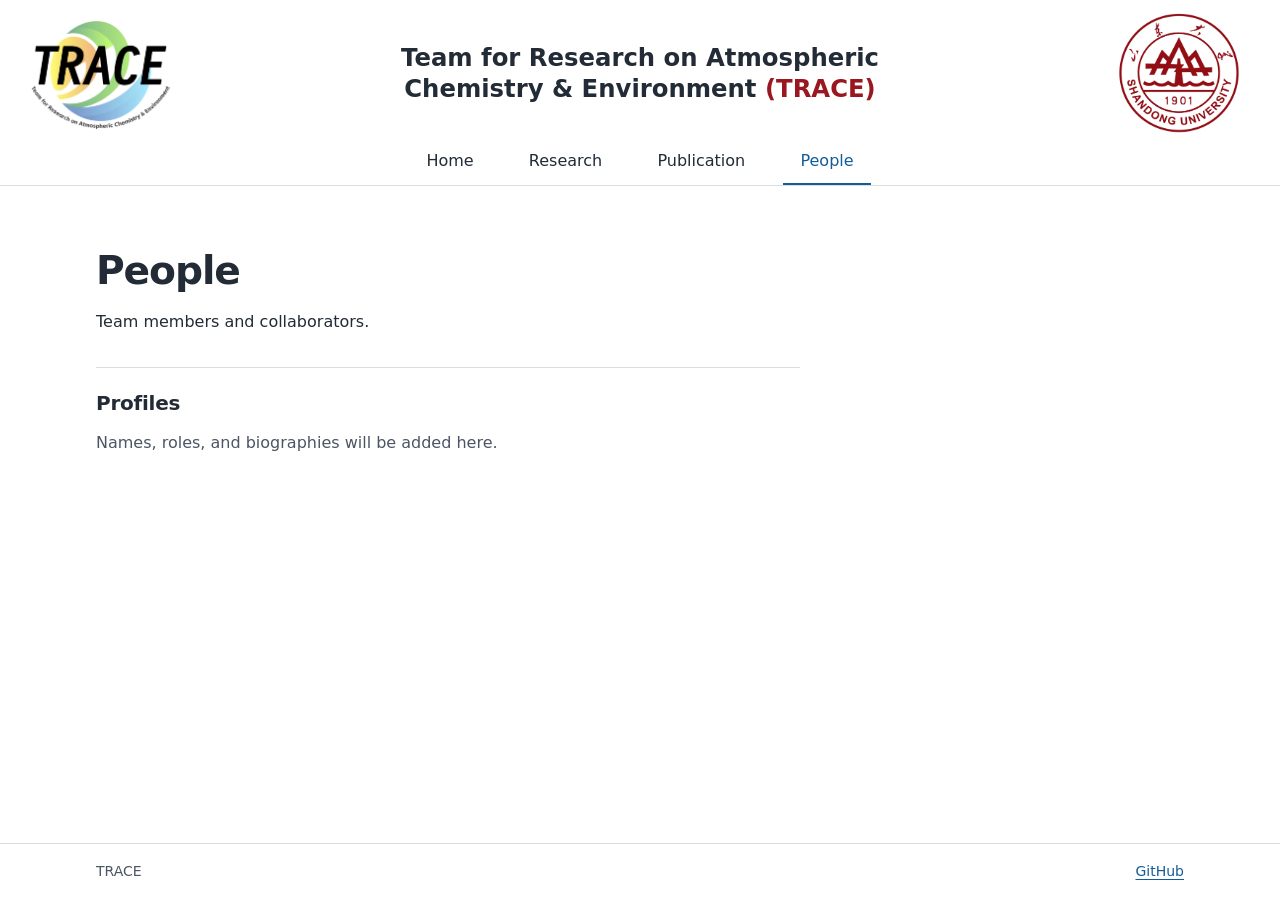
==== people/index.html @ f1810bac "Widen the TRACE masthead and emphasize the acronym" ====
<!doctype html>
<html lang="en">
<head>
  <meta charset="utf-8">
  <meta name="viewport" content="width=device-width, initial-scale=1">
  <meta name="description" content="Team members and collaborators at TRACE.">
  <title>People | TRACE</title>
  <link rel="stylesheet" href="../assets/site.css?v=7">
</head>
<body>
  <a class="skip-link" href="#main">Skip to content</a>
  <header class="site-header">
    <div class="wrap masthead">
      <a class="brand" href="../">
        <img src="../assets/LOGO.png" alt="TRACE" width="1226" height="997">
      </a>
      <p class="brand-name">Team for Research on Atmospheric Chemistry &amp; Environment <span class="brand-acronym">(TRACE)</span></p>
      <img class="university-logo" src="../assets/SDULOGO.jpg" alt="Shandong University" width="1432" height="1386">
    </div>
    <nav class="wrap site-nav" aria-label="Main navigation">
      <a href="../">Home</a>
      <a href="../research/">Research</a>
      <a href="../publication/">Publication</a>
      <a href="./" aria-current="page">People</a>
    </nav>
  </header>

  <main id="main" class="wrap">
    <header class="page-intro">
      <h1>People</h1>
      <p>Team members and collaborators.</p>
    </header>
    <section class="content-section" aria-labelledby="profiles-title">
      <h2 id="profiles-title">Profiles</h2>
      <p>Names, roles, and biographies will be added here.</p>
    </section>
  </main>

  <footer class="site-footer">
    <div class="wrap footer-inner"><span>TRACE</span><a href="https://github.com/Trace-sdu/trace-sdu.github.io">GitHub</a></div>
  </footer>
</body>
</html>
---- assets/site.css ----
:root {
  color-scheme: light;
  --background: #fff;
  background-color: var(--background);
  --ink: #222b36;
  --muted: #4b5563;
  --link: #145c97;
  --rule: #d8dde2;
  --page-width: 68rem;
}

*, *::before, *::after { box-sizing: border-box; }

body {
  display: grid;
  grid-template-rows: auto 1fr auto;
  min-height: 100vh;
  min-height: 100svh;
  margin: 0;
  background-color: var(--background);
  color: var(--ink);
  font: 1rem/1.7 system-ui, sans-serif;
}

a { color: var(--link); text-underline-offset: .18em; }
a:hover { text-decoration-thickness: 2px; }
a:focus-visible { outline: 2px solid var(--link); outline-offset: 4px; }

.wrap { width: min(calc(100% - 3rem), var(--page-width)); margin-inline: auto; }

.skip-link {
  position: fixed;
  z-index: 1;
  top: .5rem;
  left: .5rem;
  padding: .5rem .75rem;
  background-color: var(--background);
  transform: translateY(-200%);
}
.skip-link:focus { transform: none; }

.visually-hidden {
  position: absolute;
  width: 1px;
  height: 1px;
  overflow: hidden;
  clip-path: inset(50%);
  white-space: nowrap;
}

.site-header { border-bottom: 1px solid var(--rule); }

.masthead {
  --emblem-width: clamp(3.75rem, 12vw, 9.5rem);
  width: min(calc(100% - 3rem), 86rem);
  display: grid;
  grid-template-columns: var(--emblem-width) minmax(0, 1fr) var(--emblem-width);
  align-items: center;
  gap: clamp(.625rem, 2.3vw, 2.5rem);
  padding-block: .7rem .15rem;
}

.brand { display: block; }

.brand img, .university-logo {
  display: block;
  width: 100%;
  height: auto;
}
.university-logo { width: 85%; justify-self: center; }

.brand-name {
  margin: 0;
  font-size: clamp(1rem, 1.9vw, 1.75rem);
  font-weight: 700;
  line-height: 1.25;
  text-align: center;
  text-wrap: balance;
}

.brand-acronym { color: #9a171f; white-space: nowrap; }

.site-nav {
  display: flex;
  flex-wrap: wrap;
  justify-content: center;
  gap: 0 clamp(.125rem, 2vw, 1.25rem);
}
.site-nav a {
  padding: .55rem clamp(.4rem, 1.5vw, 1.1rem);
  border-bottom: 2px solid transparent;
  color: var(--ink);
  text-decoration: none;
}
.site-nav a:hover, .site-nav a[aria-current="page"] {
  border-bottom-color: currentColor;
  color: var(--link);
}

main { padding-block: clamp(2.25rem, 5vw, 3.75rem) clamp(3.5rem, 8vw, 6rem); }
h1, h2 { margin: 0; line-height: 1.25; }
h1 { font-size: clamp(1.85rem, 4vw, 2.45rem); letter-spacing: -.028em; }
h2 { font-size: 1.25rem; font-weight: 700; letter-spacing: -.012em; }
p { max-width: 68ch; margin: .8rem 0 0; }

.home-layout {
  display: grid;
  grid-template-columns: minmax(0, 1fr) minmax(12rem, 15.5rem);
  grid-template-areas: "topics index";
  gap: 2rem clamp(2rem, 5vw, 4rem);
  align-content: start;
  align-items: start;
}

.research-topics { grid-area: topics; }

.research-topic { scroll-margin-top: 1.5rem; }
.research-topic + .research-topic {
  margin-top: 2rem;
  padding-top: 1.75rem;
  border-top: 1px solid var(--rule);
}
.research-topic h2 { font-size: clamp(1.25rem, 2.5vw, 1.625rem); }
.research-topic p { max-width: 44rem; }
.research-topic:target h2 { color: var(--link); }

.topic-nav {
  grid-area: index;
  position: sticky;
  top: 1.5rem;
  font-size: .9375rem;
}
.topic-nav p { margin: 0 0 .5rem; font-weight: 700; }
.topic-nav ul { margin: 0; padding: 0; list-style: none; }
.topic-nav a {
  display: block;
  padding: .45rem .75rem;
  border-inline-start: 2px solid var(--rule);
  color: var(--muted);
  line-height: 1.5;
  text-decoration: none;
}
.topic-nav a:hover { color: var(--link); text-decoration: underline; }
.topic-nav a[aria-current="location"] {
  border-inline-start-color: var(--link);
  color: var(--link);
  font-weight: 650;
}

.content-section {
  max-width: 44rem;
  margin-top: 2rem;
  padding-top: 1.4rem;
  border-top: 1px solid var(--rule);
}

.content-section p { color: var(--muted); }

.site-footer { border-top: 1px solid var(--rule); }

.footer-inner {
  display: flex;
  flex-wrap: wrap;
  justify-content: space-between;
  align-items: center;
  gap: .5rem 1rem;
  padding-block: 1rem;
  color: var(--muted);
  font-size: .875rem;
}

@media (max-width: 45rem) {
  .wrap { width: calc(100% - 2rem); }
  .site-nav a { font-size: .875rem; }
  .home-layout {
    grid-template-columns: minmax(0, 1fr);
    grid-template-areas: "index" "topics";
  }
  .topic-nav { position: static; }
}
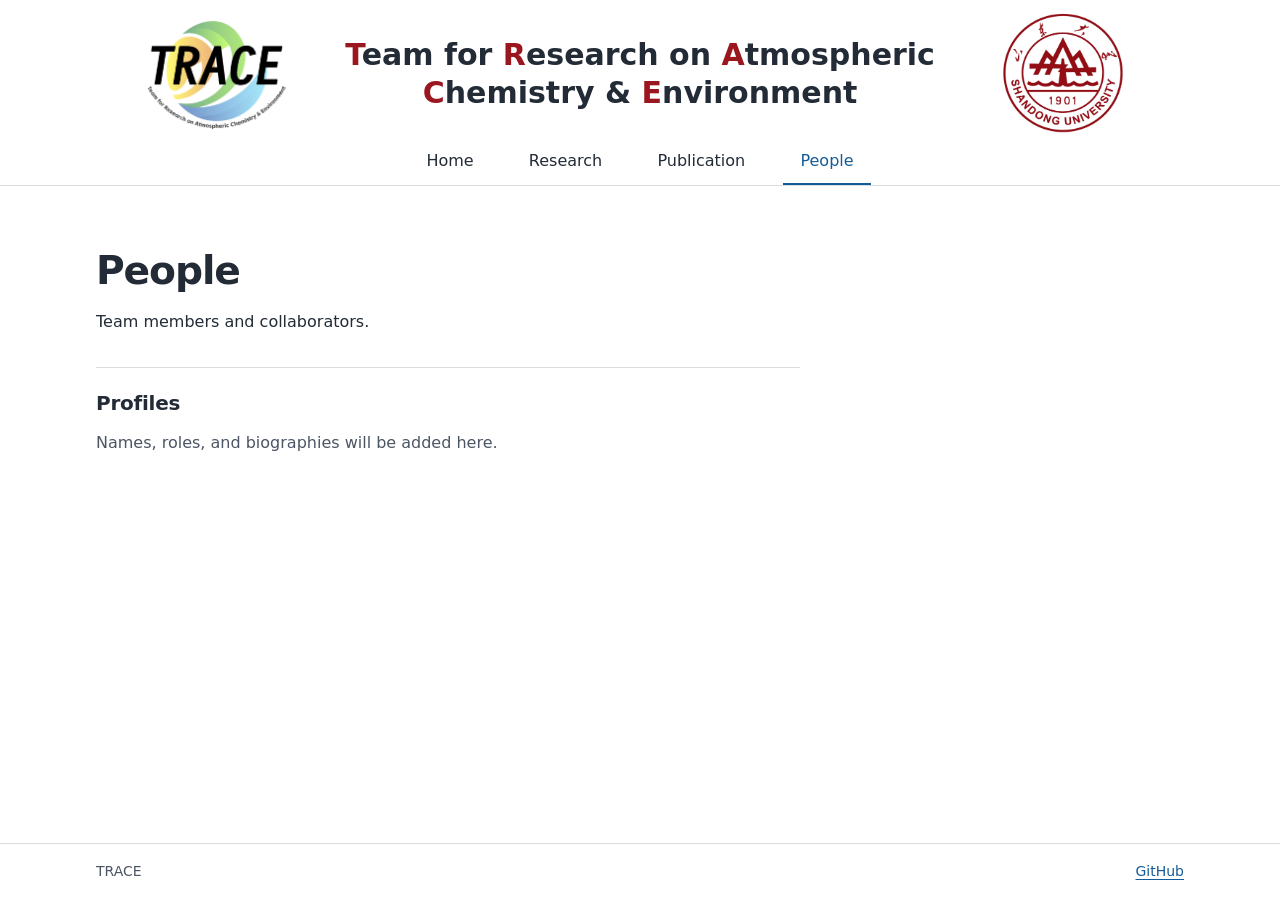
==== commit 525b120d: "Highlight TRACE initials in the compact centered masthead" ====
--- a/people/index.html
+++ b/people/index.html
@@ -5,7 +5,7 @@
   <meta name="viewport" content="width=device-width, initial-scale=1">
   <meta name="description" content="Team members and collaborators at TRACE.">
   <title>People | TRACE</title>
-  <link rel="stylesheet" href="../assets/site.css?v=7">
+  <link rel="stylesheet" href="../assets/site.css?v=8">
 </head>
 <body>
   <a class="skip-link" href="#main">Skip to content</a>
@@ -14,7 +14,10 @@
       <a class="brand" href="../">
         <img src="../assets/LOGO.png" alt="TRACE" width="1226" height="997">
       </a>
-      <p class="brand-name">Team for Research on Atmospheric Chemistry &amp; Environment <span class="brand-acronym">(TRACE)</span></p>
+      <p class="brand-name">
+        <span class="brand-name-line"><span class="brand-initial">T</span>eam for <span class="brand-initial">R</span>esearch on <span class="brand-initial">A</span>tmospheric</span>
+        <span class="brand-name-line"><span class="brand-initial">C</span>hemistry &amp; <span class="brand-initial">E</span>nvironment</span>
+      </p>
       <img class="university-logo" src="../assets/SDULOGO.jpg" alt="Shandong University" width="1432" height="1386">
     </div>
     <nav class="wrap site-nav" aria-label="Main navigation">
--- a/assets/site.css
+++ b/assets/site.css
@@ -52,11 +52,11 @@
 
 .masthead {
   --emblem-width: clamp(3.75rem, 12vw, 9.5rem);
-  width: min(calc(100% - 3rem), 86rem);
+  width: min(calc(100% - 3rem), 62.5rem);
   display: grid;
   grid-template-columns: var(--emblem-width) minmax(0, 1fr) var(--emblem-width);
   align-items: center;
-  gap: clamp(.625rem, 2.3vw, 2.5rem);
+  gap: clamp(.5rem, 3vw, 2.25rem);
   padding-block: .7rem .15rem;
 }
 
@@ -71,14 +71,15 @@
 
 .brand-name {
   margin: 0;
-  font-size: clamp(1rem, 1.9vw, 1.75rem);
+  font-size: clamp(1rem, 2.5vw, 1.875rem);
   font-weight: 700;
   line-height: 1.25;
   text-align: center;
   text-wrap: balance;
 }
 
-.brand-acronym { color: #9a171f; white-space: nowrap; }
+.brand-name-line { display: block; }
+.brand-initial { color: #9a171f; }
 
 .site-nav {
   display: flex;
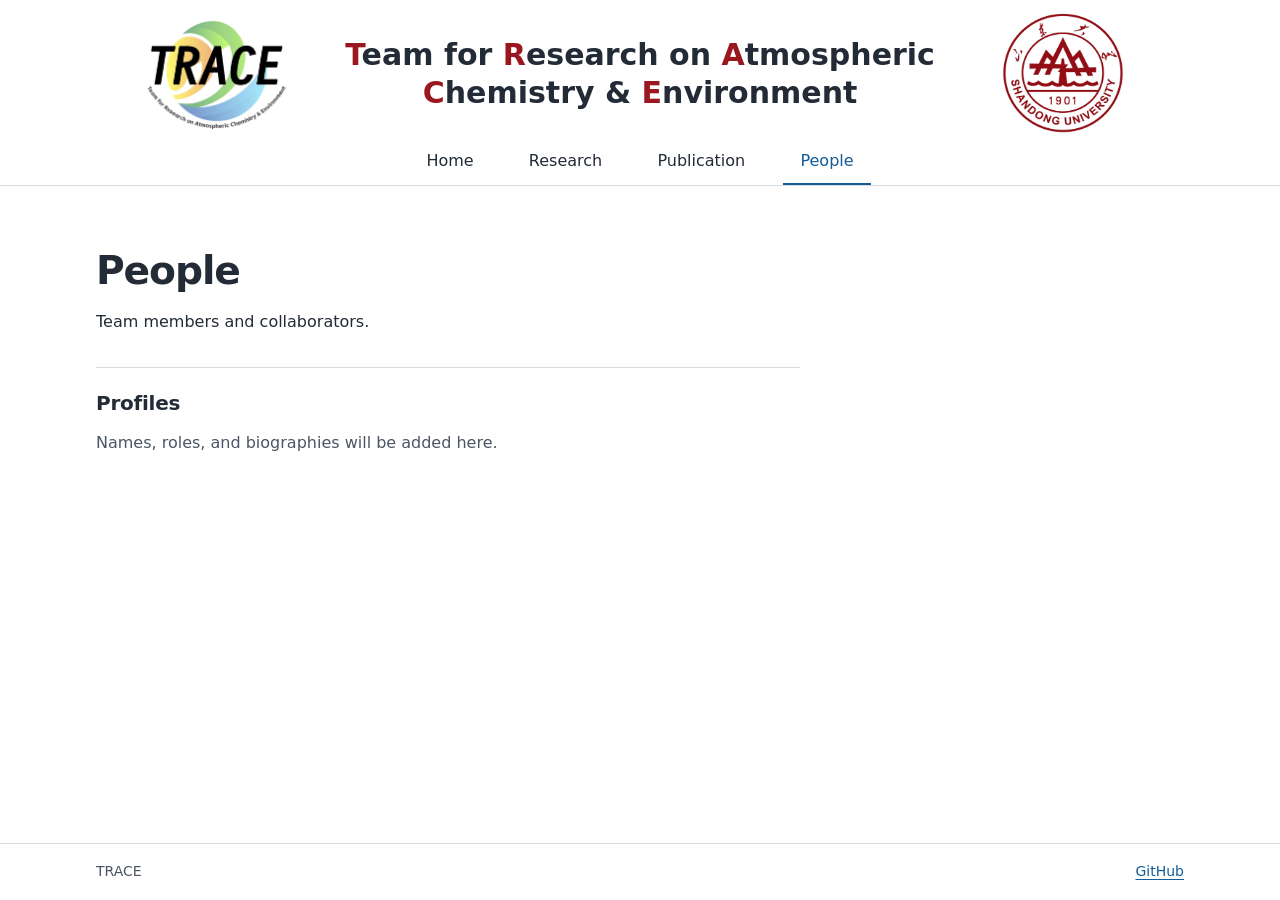
==== commit d2b3ff17: "Style word initials without splitting the lab name" ====
--- a/people/index.html
+++ b/people/index.html
@@ -5,7 +5,7 @@
   <meta name="viewport" content="width=device-width, initial-scale=1">
   <meta name="description" content="Team members and collaborators at TRACE.">
   <title>People | TRACE</title>
-  <link rel="stylesheet" href="../assets/site.css?v=8">
+  <link rel="stylesheet" href="../assets/site.css?v=9">
 </head>
 <body>
   <a class="skip-link" href="#main">Skip to content</a>
@@ -15,8 +15,8 @@
         <img src="../assets/LOGO.png" alt="TRACE" width="1226" height="997">
       </a>
       <p class="brand-name">
-        <span class="brand-name-line"><span class="brand-initial">T</span>eam for <span class="brand-initial">R</span>esearch on <span class="brand-initial">A</span>tmospheric</span>
-        <span class="brand-name-line"><span class="brand-initial">C</span>hemistry &amp; <span class="brand-initial">E</span>nvironment</span>
+        <span class="brand-name-line"><span class="brand-word">Team</span> for <span class="brand-word">Research</span> on <span class="brand-word">Atmospheric</span></span>
+        <span class="brand-name-line"><span class="brand-word">Chemistry</span> &amp; <span class="brand-word">Environment</span></span>
       </p>
       <img class="university-logo" src="../assets/SDULOGO.jpg" alt="Shandong University" width="1432" height="1386">
     </div>
--- a/assets/site.css
+++ b/assets/site.css
@@ -79,7 +79,8 @@
 }
 
 .brand-name-line { display: block; }
-.brand-initial { color: #9a171f; }
+.brand-word { display: inline-block; }
+.brand-word::first-letter { color: #9a171f; }
 
 .site-nav {
   display: flex;
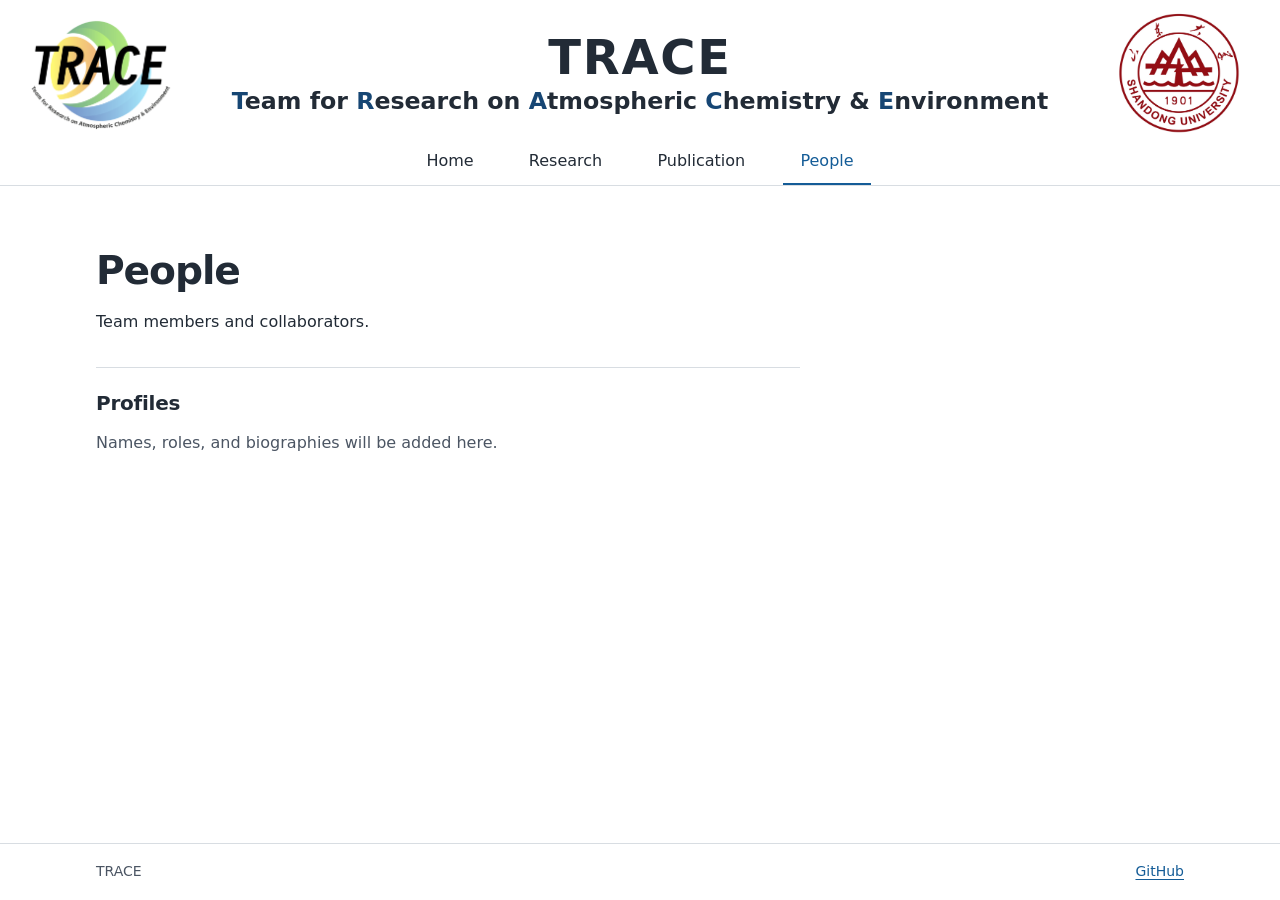
==== commit 1f2535e0: "Add a bold TRACE title and blue initials to the masthead" ====
--- a/people/index.html
+++ b/people/index.html
@@ -5,7 +5,7 @@
   <meta name="viewport" content="width=device-width, initial-scale=1">
   <meta name="description" content="Team members and collaborators at TRACE.">
   <title>People | TRACE</title>
-  <link rel="stylesheet" href="../assets/site.css?v=9">
+  <link rel="stylesheet" href="../assets/site.css?v=10">
 </head>
 <body>
   <a class="skip-link" href="#main">Skip to content</a>
@@ -15,8 +15,8 @@
         <img src="../assets/LOGO.png" alt="TRACE" width="1226" height="997">
       </a>
       <p class="brand-name">
-        <span class="brand-name-line"><span class="brand-word">Team</span> for <span class="brand-word">Research</span> on <span class="brand-word">Atmospheric</span></span>
-        <span class="brand-name-line"><span class="brand-word">Chemistry</span> &amp; <span class="brand-word">Environment</span></span>
+        <span class="brand-title">TRACE</span>
+        <span class="brand-name-line"><span class="brand-word">Team</span> for <span class="brand-word">Research</span> on <span class="brand-word">Atmospheric</span> <span class="brand-word">Chemistry</span> &amp; <span class="brand-word">Environment</span></span>
       </p>
       <img class="university-logo" src="../assets/SDULOGO.jpg" alt="Shandong University" width="1432" height="1386">
     </div>
--- a/assets/site.css
+++ b/assets/site.css
@@ -52,7 +52,7 @@
 
 .masthead {
   --emblem-width: clamp(3.75rem, 12vw, 9.5rem);
-  width: min(calc(100% - 3rem), 62.5rem);
+  width: min(calc(100% - 3rem), 78rem);
   display: grid;
   grid-template-columns: var(--emblem-width) minmax(0, 1fr) var(--emblem-width);
   align-items: center;
@@ -71,16 +71,25 @@
 
 .brand-name {
   margin: 0;
-  font-size: clamp(1rem, 2.5vw, 1.875rem);
+  font-size: clamp(1rem, 1.85vw, 1.5rem);
   font-weight: 700;
   line-height: 1.25;
   text-align: center;
   text-wrap: balance;
 }
 
+.brand-title {
+  display: block;
+  margin-bottom: .25rem;
+  font-size: clamp(1.75rem, 4.5vw, 3rem);
+  font-weight: 850;
+  line-height: 1.1;
+  letter-spacing: .035em;
+}
+
 .brand-name-line { display: block; }
 .brand-word { display: inline-block; }
-.brand-word::first-letter { color: #9a171f; }
+.brand-word::first-letter { color: #164674; }
 
 .site-nav {
   display: flex;
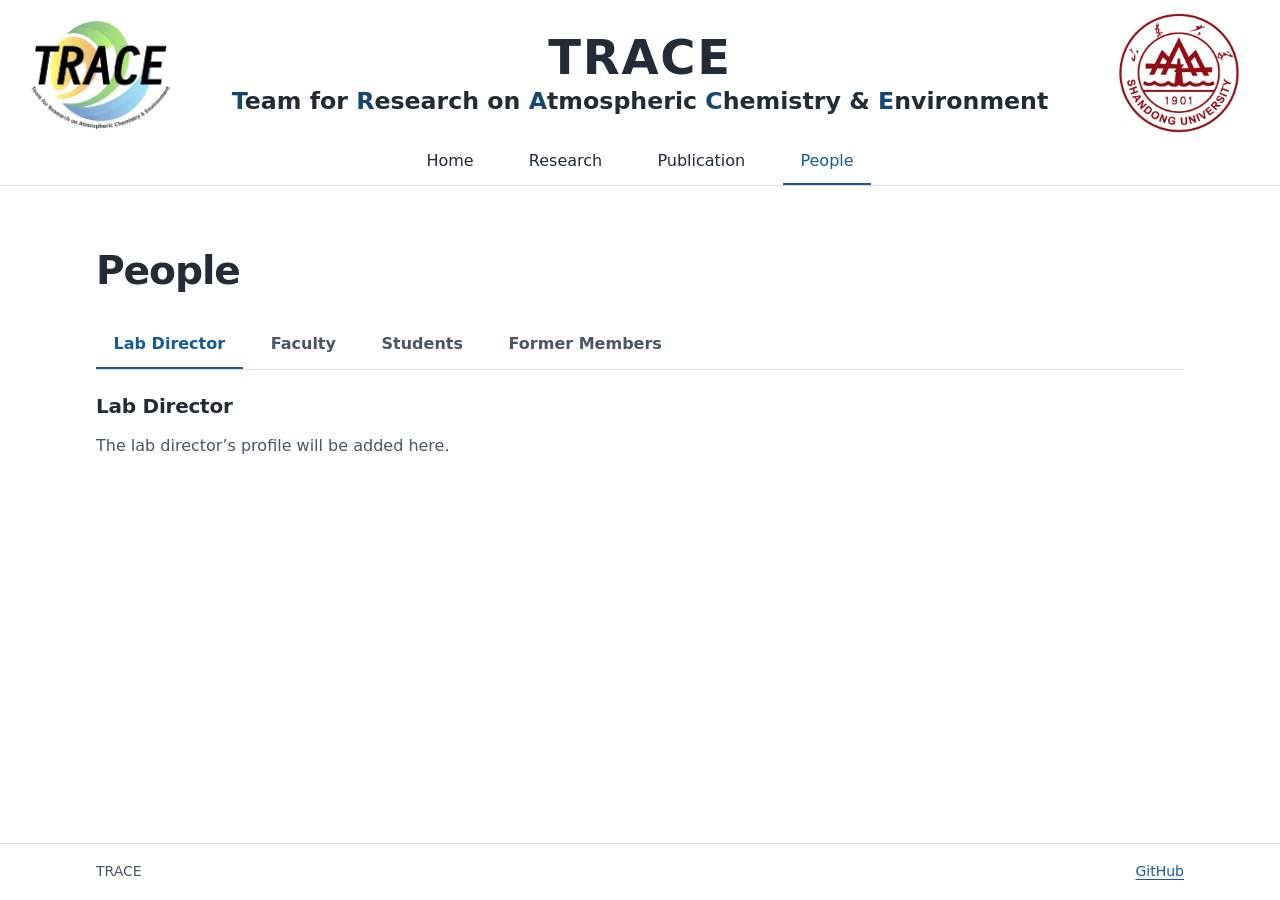
==== commit 7664762b: "Add four member categories to the People page" ====
--- a/people/index.html
+++ b/people/index.html
@@ -3,9 +3,10 @@
 <head>
   <meta charset="utf-8">
   <meta name="viewport" content="width=device-width, initial-scale=1">
-  <meta name="description" content="Team members and collaborators at TRACE.">
+  <meta name="description" content="Meet the TRACE lab director, faculty, students, and former members.">
   <title>People | TRACE</title>
-  <link rel="stylesheet" href="../assets/site.css?v=10">
+  <link rel="stylesheet" href="../assets/site.css?v=11">
+  <script src="../assets/people.js" defer></script>
 </head>
 <body>
   <a class="skip-link" href="#main">Skip to content</a>
@@ -29,13 +30,29 @@
   </header>
 
   <main id="main" class="wrap">
-    <header class="page-intro">
-      <h1>People</h1>
-      <p>Team members and collaborators.</p>
-    </header>
-    <section class="content-section" aria-labelledby="profiles-title">
-      <h2 id="profiles-title">Profiles</h2>
-      <p>Names, roles, and biographies will be added here.</p>
+    <h1>People</h1>
+    <div class="people-tabs" role="tablist" aria-label="People categories">
+      <button type="button" role="tab" id="tab-lab-director" aria-controls="lab-director" aria-selected="true">Lab Director</button>
+      <button type="button" role="tab" id="tab-faculty" aria-controls="faculty" aria-selected="false" tabindex="-1">Faculty</button>
+      <button type="button" role="tab" id="tab-students" aria-controls="students" aria-selected="false" tabindex="-1">Students</button>
+      <button type="button" role="tab" id="tab-former-members" aria-controls="former-members" aria-selected="false" tabindex="-1">Former Members</button>
+    </div>
+
+    <section class="people-panel" role="tabpanel" id="lab-director" aria-labelledby="tab-lab-director" tabindex="0">
+      <h2>Lab Director</h2>
+      <p>The lab director’s profile will be added here.</p>
+    </section>
+    <section class="people-panel" role="tabpanel" id="faculty" aria-labelledby="tab-faculty" tabindex="0" hidden>
+      <h2>Faculty</h2>
+      <p>Faculty profiles will be added here.</p>
+    </section>
+    <section class="people-panel" role="tabpanel" id="students" aria-labelledby="tab-students" tabindex="0" hidden>
+      <h2>Students</h2>
+      <p>Student profiles will be added here.</p>
+    </section>
+    <section class="people-panel" role="tabpanel" id="former-members" aria-labelledby="tab-former-members" tabindex="0" hidden>
+      <h2>Former Members</h2>
+      <p>Former member profiles will be added here.</p>
     </section>
   </main>
 
--- a/assets/site.css
+++ b/assets/site.css
@@ -167,6 +167,35 @@
 
 .content-section p { color: var(--muted); }
 
+.people-tabs {
+  display: flex;
+  flex-wrap: wrap;
+  gap: 0 .65rem;
+  margin-top: 1.5rem;
+  border-bottom: 1px solid var(--rule);
+}
+.people-tabs button {
+  padding: .65rem clamp(.45rem, 1.6vw, 1.1rem);
+  border: 0;
+  border-bottom: 2px solid transparent;
+  background: transparent;
+  color: var(--muted);
+  font: inherit;
+  font-weight: 650;
+  cursor: pointer;
+}
+.people-tabs button:hover { color: var(--link); }
+.people-tabs button[aria-selected="true"] {
+  border-bottom-color: currentColor;
+  color: var(--link);
+}
+.people-tabs button:focus-visible, .people-panel:focus-visible {
+  outline: 2px solid var(--link);
+  outline-offset: 3px;
+}
+.people-panel { padding-top: 1.5rem; }
+.people-panel p { color: var(--muted); }
+
 .site-footer { border-top: 1px solid var(--rule); }
 
 .footer-inner {
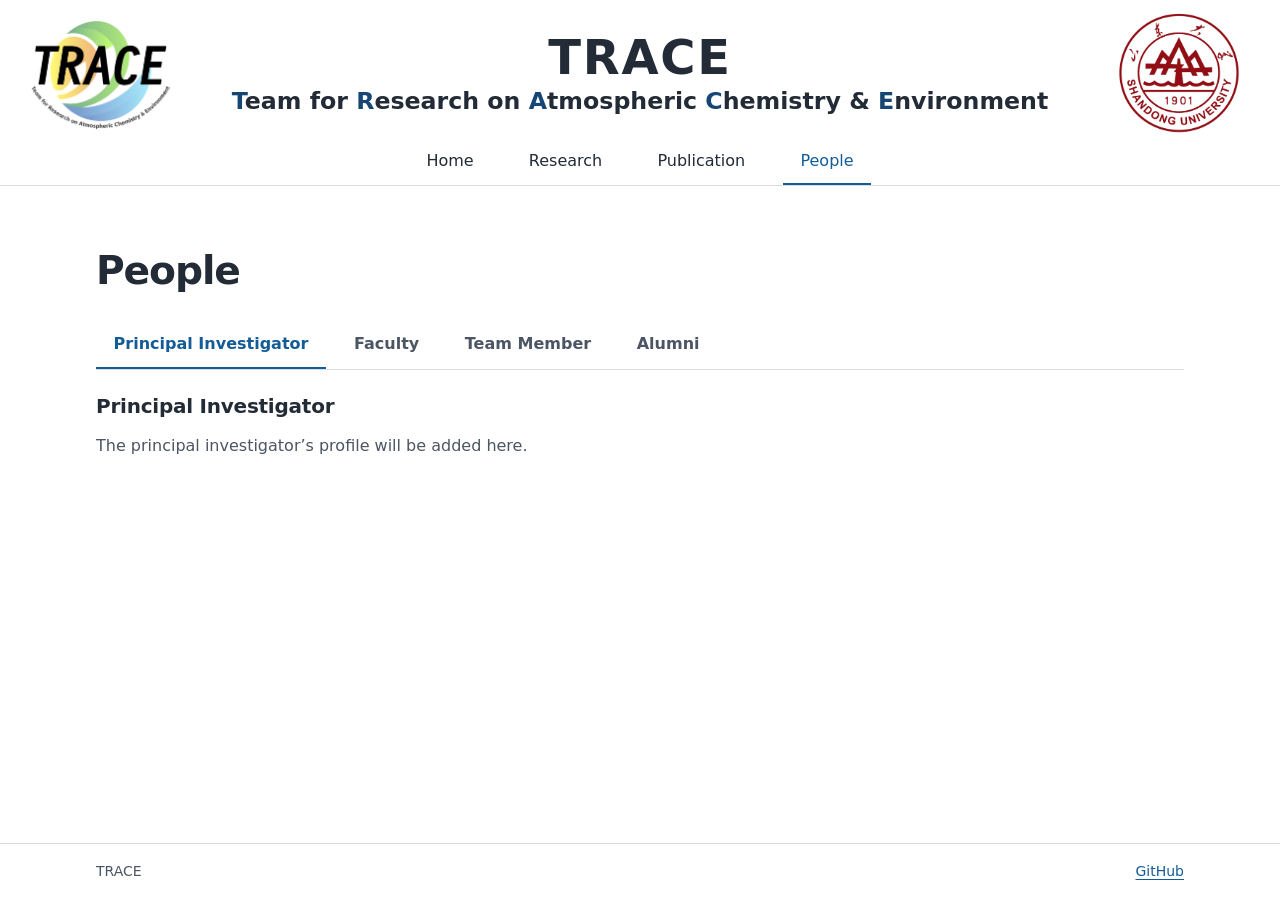
==== commit fe06c365: "Use Principal Investigator, Team Member, and Alumni labels" ====
--- a/people/index.html
+++ b/people/index.html
@@ -3,7 +3,7 @@
 <head>
   <meta charset="utf-8">
   <meta name="viewport" content="width=device-width, initial-scale=1">
-  <meta name="description" content="Meet the TRACE lab director, faculty, students, and former members.">
+  <meta name="description" content="Meet the TRACE principal investigator, faculty, team members, and alumni.">
   <title>People | TRACE</title>
   <link rel="stylesheet" href="../assets/site.css?v=11">
   <script src="../assets/people.js" defer></script>
@@ -32,27 +32,27 @@
   <main id="main" class="wrap">
     <h1>People</h1>
     <div class="people-tabs" role="tablist" aria-label="People categories">
-      <button type="button" role="tab" id="tab-lab-director" aria-controls="lab-director" aria-selected="true">Lab Director</button>
+      <button type="button" role="tab" id="tab-lab-director" aria-controls="lab-director" aria-selected="true">Principal Investigator</button>
       <button type="button" role="tab" id="tab-faculty" aria-controls="faculty" aria-selected="false" tabindex="-1">Faculty</button>
-      <button type="button" role="tab" id="tab-students" aria-controls="students" aria-selected="false" tabindex="-1">Students</button>
-      <button type="button" role="tab" id="tab-former-members" aria-controls="former-members" aria-selected="false" tabindex="-1">Former Members</button>
+      <button type="button" role="tab" id="tab-students" aria-controls="students" aria-selected="false" tabindex="-1">Team Member</button>
+      <button type="button" role="tab" id="tab-former-members" aria-controls="former-members" aria-selected="false" tabindex="-1">Alumni</button>
     </div>
 
     <section class="people-panel" role="tabpanel" id="lab-director" aria-labelledby="tab-lab-director" tabindex="0">
-      <h2>Lab Director</h2>
-      <p>The lab director’s profile will be added here.</p>
+      <h2>Principal Investigator</h2>
+      <p>The principal investigator’s profile will be added here.</p>
     </section>
     <section class="people-panel" role="tabpanel" id="faculty" aria-labelledby="tab-faculty" tabindex="0" hidden>
       <h2>Faculty</h2>
       <p>Faculty profiles will be added here.</p>
     </section>
     <section class="people-panel" role="tabpanel" id="students" aria-labelledby="tab-students" tabindex="0" hidden>
-      <h2>Students</h2>
-      <p>Student profiles will be added here.</p>
+      <h2>Team Member</h2>
+      <p>Team member profiles will be added here.</p>
     </section>
     <section class="people-panel" role="tabpanel" id="former-members" aria-labelledby="tab-former-members" tabindex="0" hidden>
-      <h2>Former Members</h2>
-      <p>Former member profiles will be added here.</p>
+      <h2>Alumni</h2>
+      <p>Alumni profiles will be added here.</p>
     </section>
   </main>
 
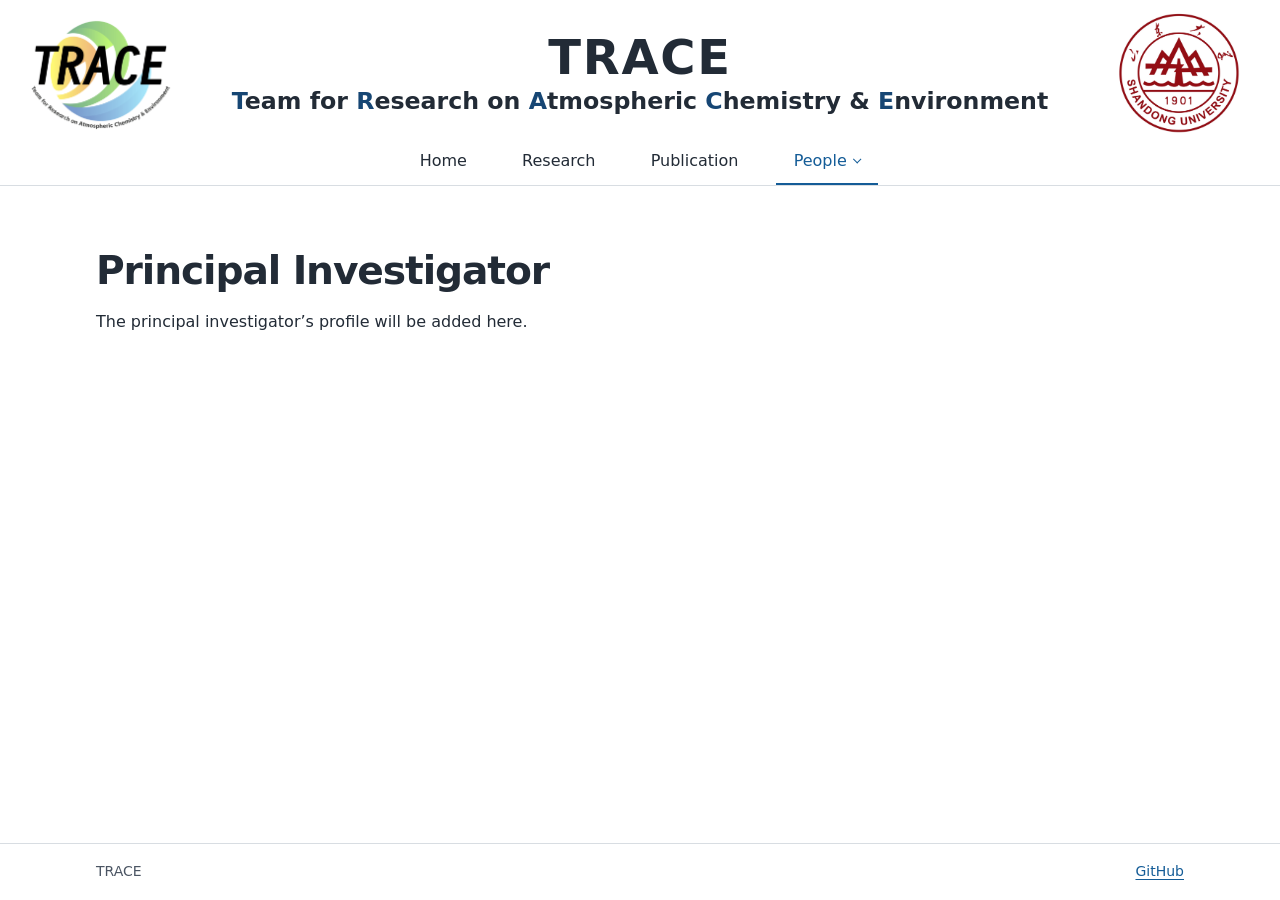
==== commit ebe9a047: "Move People categories into a dropdown with separate pages" ====
--- a/people/index.html
+++ b/people/index.html
@@ -3,61 +3,11 @@
 <head>
   <meta charset="utf-8">
   <meta name="viewport" content="width=device-width, initial-scale=1">
-  <meta name="description" content="Meet the TRACE principal investigator, faculty, team members, and alumni.">
+  <meta http-equiv="refresh" content="0; url=./principal-investigator/">
+  <link rel="canonical" href="https://trace-sdu.github.io/people/principal-investigator/">
   <title>People | TRACE</title>
-  <link rel="stylesheet" href="../assets/site.css?v=11">
-  <script src="../assets/people.js" defer></script>
 </head>
 <body>
-  <a class="skip-link" href="#main">Skip to content</a>
-  <header class="site-header">
-    <div class="wrap masthead">
-      <a class="brand" href="../">
-        <img src="../assets/LOGO.png" alt="TRACE" width="1226" height="997">
-      </a>
-      <p class="brand-name">
-        <span class="brand-title">TRACE</span>
-        <span class="brand-name-line"><span class="brand-word">Team</span> for <span class="brand-word">Research</span> on <span class="brand-word">Atmospheric</span> <span class="brand-word">Chemistry</span> &amp; <span class="brand-word">Environment</span></span>
-      </p>
-      <img class="university-logo" src="../assets/SDULOGO.jpg" alt="Shandong University" width="1432" height="1386">
-    </div>
-    <nav class="wrap site-nav" aria-label="Main navigation">
-      <a href="../">Home</a>
-      <a href="../research/">Research</a>
-      <a href="../publication/">Publication</a>
-      <a href="./" aria-current="page">People</a>
-    </nav>
-  </header>
-
-  <main id="main" class="wrap">
-    <h1>People</h1>
-    <div class="people-tabs" role="tablist" aria-label="People categories">
-      <button type="button" role="tab" id="tab-lab-director" aria-controls="lab-director" aria-selected="true">Principal Investigator</button>
-      <button type="button" role="tab" id="tab-faculty" aria-controls="faculty" aria-selected="false" tabindex="-1">Faculty</button>
-      <button type="button" role="tab" id="tab-students" aria-controls="students" aria-selected="false" tabindex="-1">Team Member</button>
-      <button type="button" role="tab" id="tab-former-members" aria-controls="former-members" aria-selected="false" tabindex="-1">Alumni</button>
-    </div>
-
-    <section class="people-panel" role="tabpanel" id="lab-director" aria-labelledby="tab-lab-director" tabindex="0">
-      <h2>Principal Investigator</h2>
-      <p>The principal investigator’s profile will be added here.</p>
-    </section>
-    <section class="people-panel" role="tabpanel" id="faculty" aria-labelledby="tab-faculty" tabindex="0" hidden>
-      <h2>Faculty</h2>
-      <p>Faculty profiles will be added here.</p>
-    </section>
-    <section class="people-panel" role="tabpanel" id="students" aria-labelledby="tab-students" tabindex="0" hidden>
-      <h2>Team Member</h2>
-      <p>Team member profiles will be added here.</p>
-    </section>
-    <section class="people-panel" role="tabpanel" id="former-members" aria-labelledby="tab-former-members" tabindex="0" hidden>
-      <h2>Alumni</h2>
-      <p>Alumni profiles will be added here.</p>
-    </section>
-  </main>
-
-  <footer class="site-footer">
-    <div class="wrap footer-inner"><span>TRACE</span><a href="https://github.com/Trace-sdu/trace-sdu.github.io">GitHub</a></div>
-  </footer>
+  <p><a href="./principal-investigator/">Continue to Principal Investigator</a></p>
 </body>
-</html>
+</html>
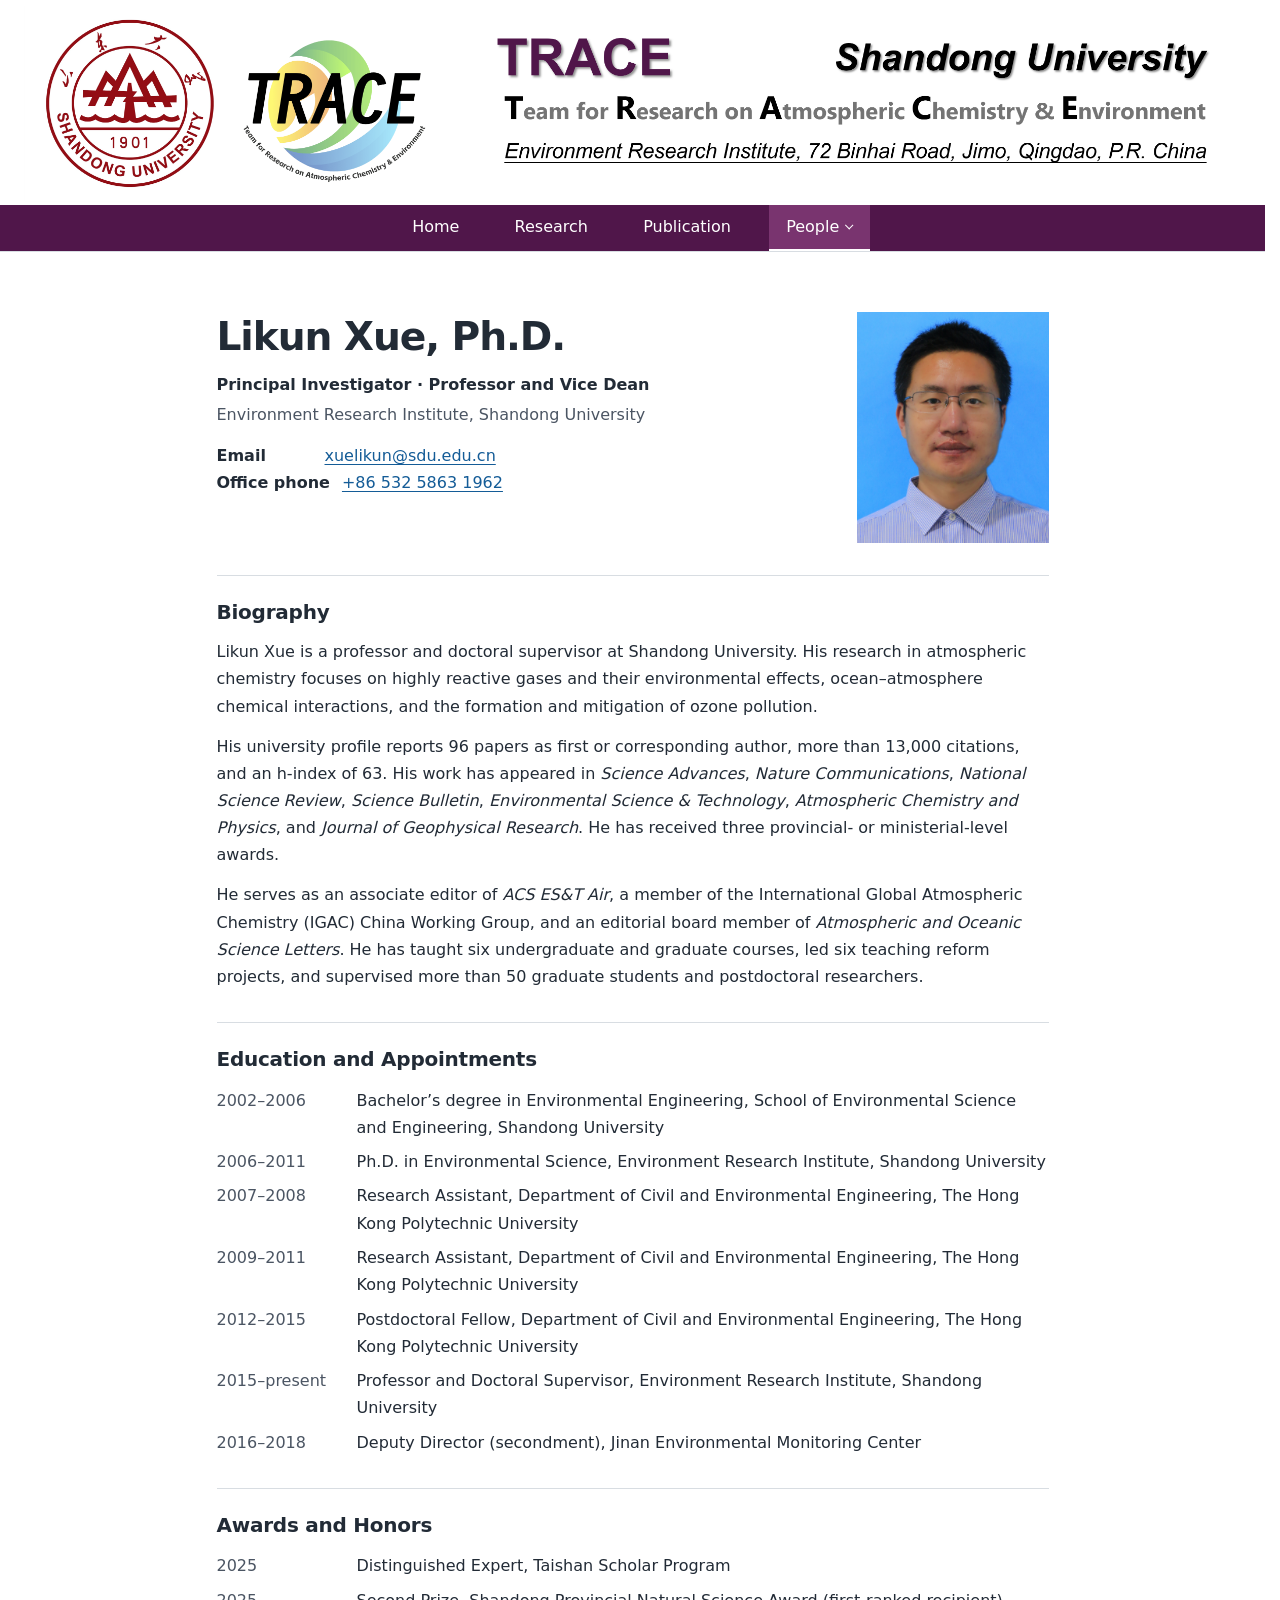
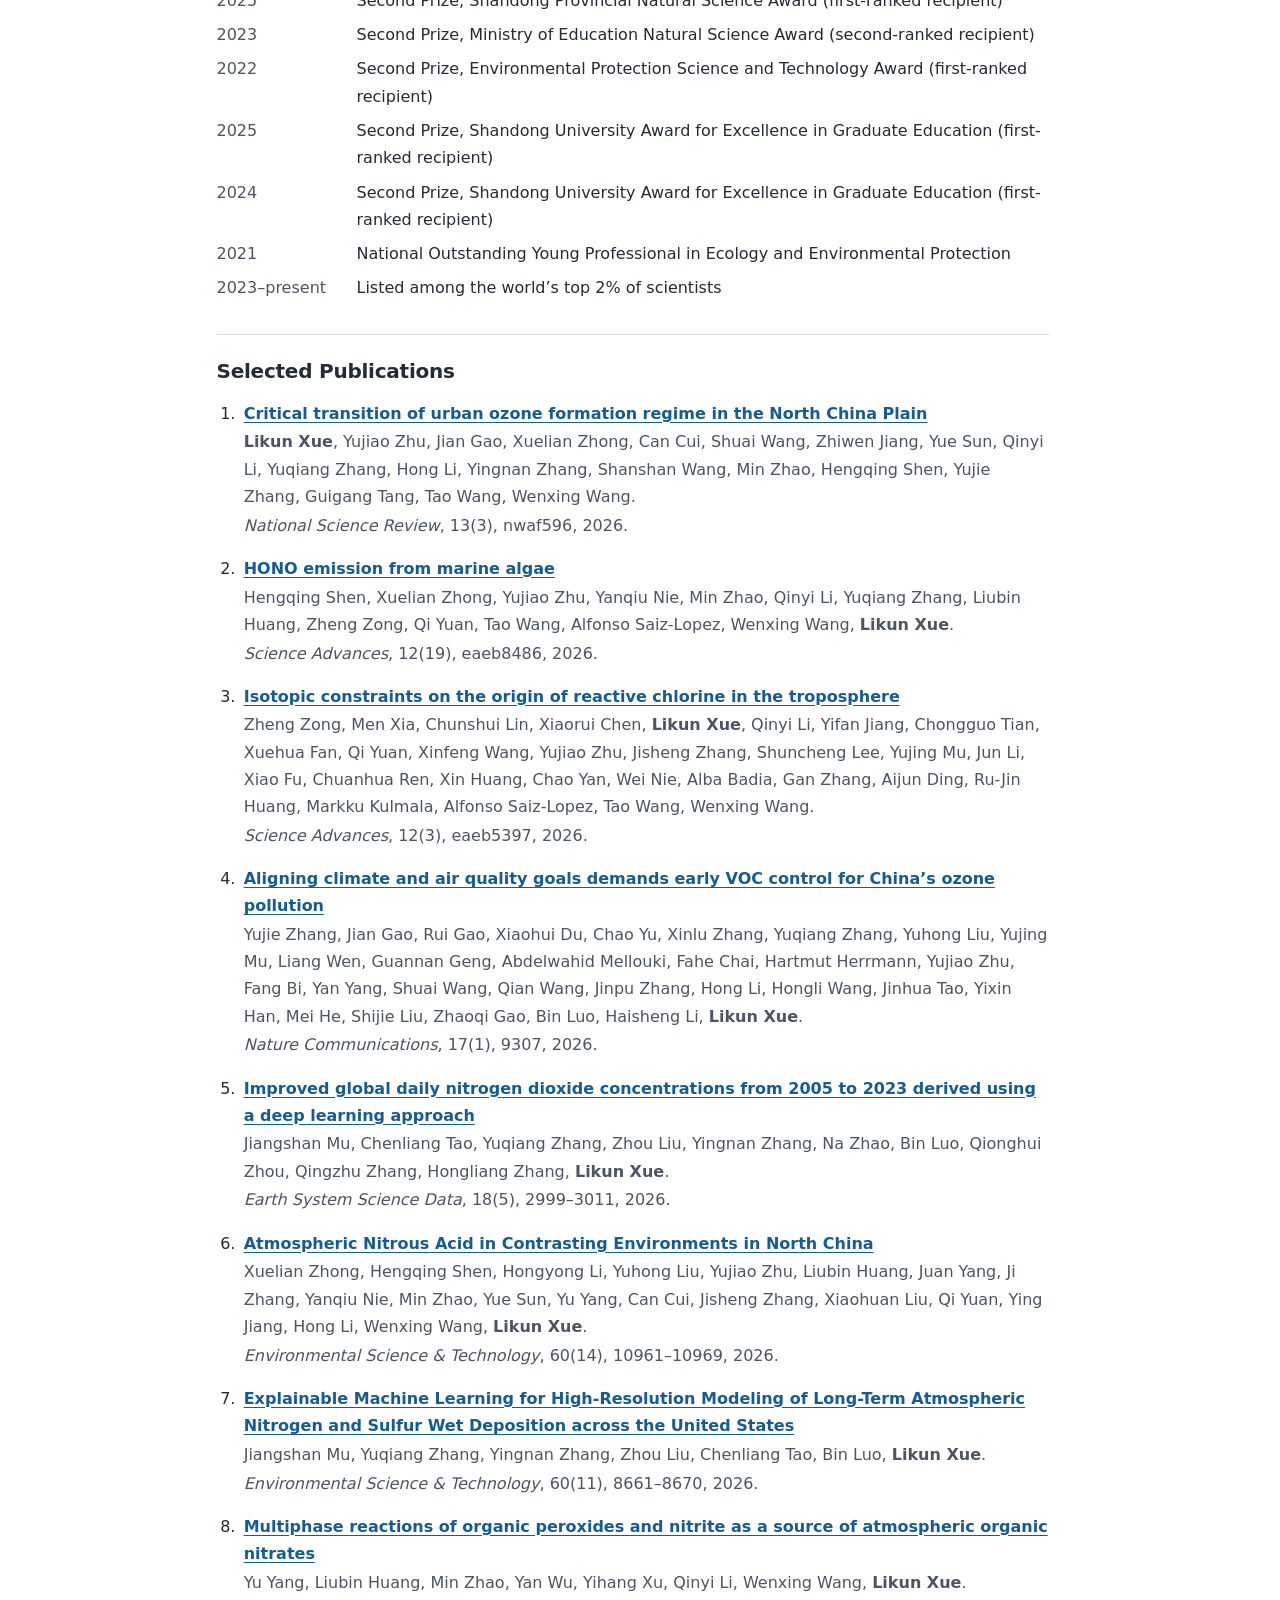
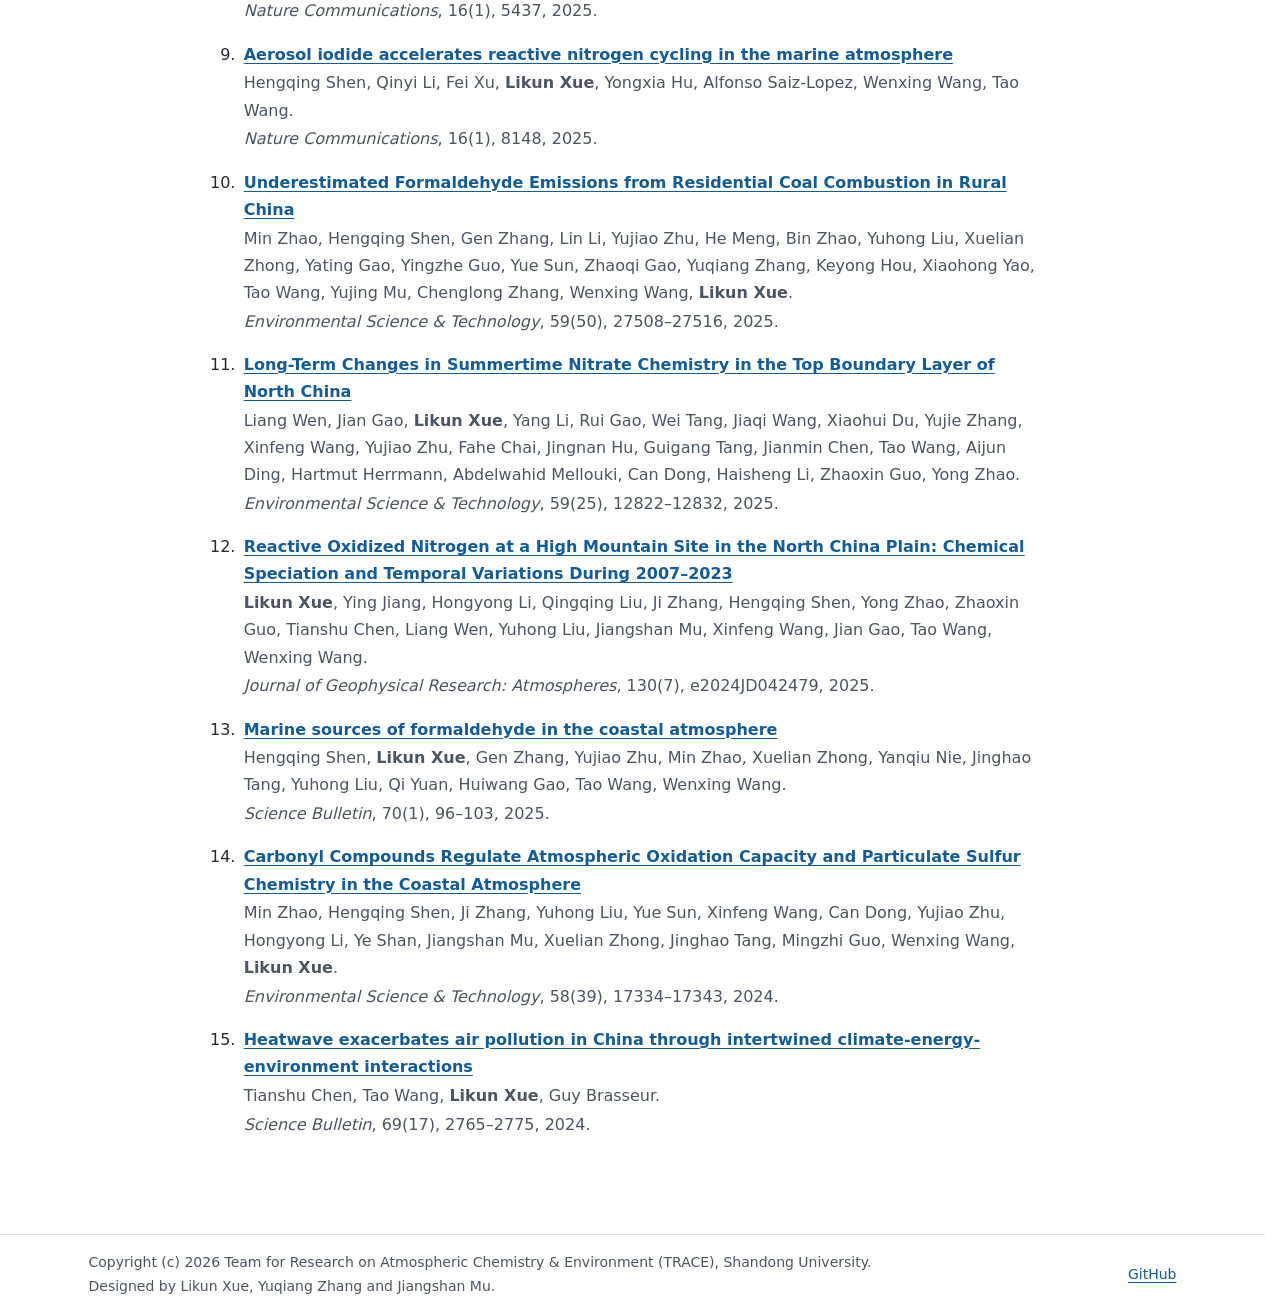
==== commit c849c3e3: "Use the TRACE logo as the browser tab icon" ====
--- a/people/index.html
+++ b/people/index.html
@@ -6,6 +6,7 @@
   <meta http-equiv="refresh" content="0; url=./principal-investigator/">
   <link rel="canonical" href="https://trace-sdu.github.io/people/principal-investigator/">
   <title>People | TRACE</title>
+  <link rel="icon" type="image/png" sizes="48x48" href="../favicon.png">
 </head>
 <body>
   <p><a href="./principal-investigator/">Continue to Principal Investigator</a></p>
